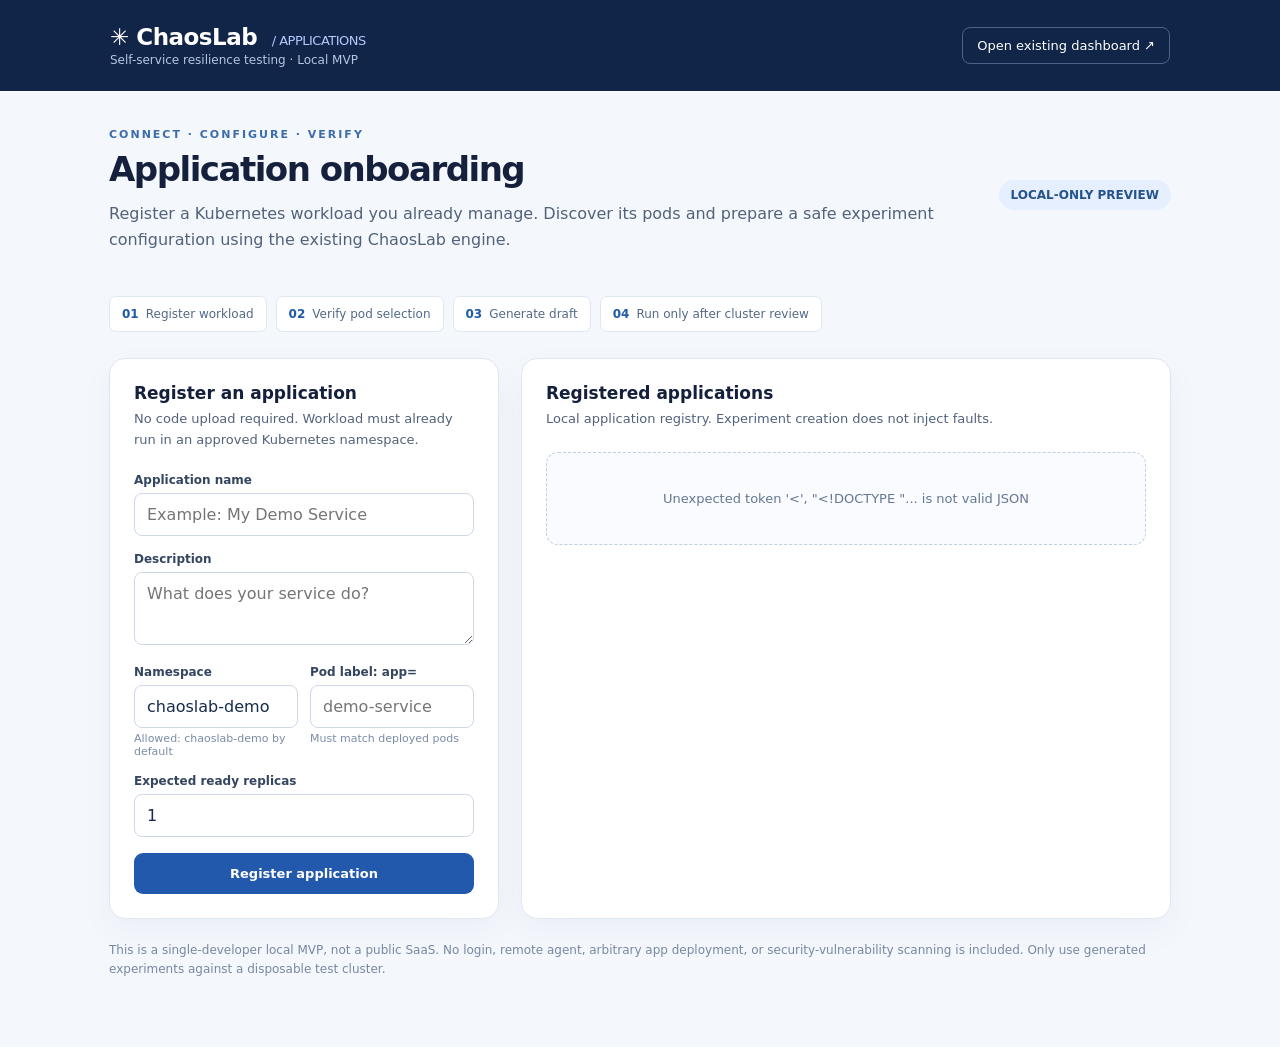
==== chaoslab/onboarding/static/index.html @ 13e0aed3 "Add dynamic application onboarding and verify engine integration" ====
<!doctype html>
<html lang="en">
<head>
<meta charset="utf-8"/><meta name="viewport" content="width=device-width,initial-scale=1"/>
<title>ChaosLab · Application Onboarding</title>
<style>
:root{font-family:Inter,ui-sans-serif,system-ui,-apple-system,BlinkMacSystemFont,"Segoe UI",sans-serif;color:#14203c;background:#f4f7fc}
*{box-sizing:border-box}body{margin:0}header{background:#112548;color:#fff;padding:24px max(24px,calc((100vw - 1060px)/2));display:flex;align-items:center;justify-content:space-between;gap:20px}header .brand{font-size:23px;font-weight:800;letter-spacing:-.5px}header small{display:block;color:#b6c6e5;font-size:12px;margin-top:3px}a{color:inherit;text-decoration:none}.nav{font-size:13px;border:1px solid #4c628c;padding:10px 14px;border-radius:8px}.wrap{max-width:1110px;margin:0 auto;padding:32px 24px 54px}.eyebrow{color:#3b6cae;text-transform:uppercase;letter-spacing:2px;font-size:11px;font-weight:800}h1{font-size:34px;letter-spacing:-1.5px;line-height:1.15;margin:8px 0 12px}p{line-height:1.6;color:#52627b;margin:0 0 14px}.hero{display:flex;gap:24px;justify-content:space-between;align-items:center;margin-bottom:30px}.pill{border-radius:999px;background:#e5efff;color:#25538c;font-weight:700;padding:8px 12px;font-size:12px;white-space:nowrap}.grid{display:grid;grid-template-columns:390px minmax(0,1fr);gap:22px}.panel{background:#fff;border:1px solid #e0e7f1;box-shadow:0 12px 35px rgba(25,55,95,.04);border-radius:16px;padding:24px}.panel h2{font-size:17px;margin:0 0 6px}.sub{font-size:13px;margin-bottom:22px}label{display:block;font-weight:700;font-size:12px;color:#334560;margin-bottom:6px}.field{margin-bottom:16px}input,textarea{width:100%;font:inherit;color:#152b4f;background:#fff;border:1px solid #cdd8e7;border-radius:8px;padding:11px 12px;outline:none}input:focus,textarea:focus{border-color:#3579dd;box-shadow:0 0 0 3px #d8e8ff}textarea{min-height:73px;resize:vertical}.pair{display:grid;grid-template-columns:1fr 1fr;gap:12px}.hint{font-size:11px;color:#7a8ca6;margin-top:4px}button{border:0;border-radius:9px;padding:11px 15px;font:inherit;font-size:12px;font-weight:700;cursor:pointer;background:#dce9fa;color:#1c4f8c}button.primary{width:100%;background:#2359ac;color:white;font-size:13px;padding:13px}button:disabled{opacity:.55;cursor:not-allowed}.empty{border:1px dashed #bfcee3;text-align:center;border-radius:12px;padding:38px 20px;color:#657794;background:#f9fbfe;font-size:13px}.app{border:1px solid #e1e9f3;border-radius:12px;padding:18px;margin-bottom:12px}.app-head{display:flex;justify-content:space-between;gap:15px;align-items:start}.app h3{margin:0 0 4px;font-size:16px}.meta{font-size:12px;color:#7485a1;margin:3px 0 10px}.tag{font-size:11px;border-radius:6px;padding:6px 8px;background:#edf3fc;color:#2f5a8c;font-weight:700}.controls{display:flex;gap:8px;flex-wrap:wrap;margin-top:13px}.result{font-size:12px;background:#f1f6fc;padding:10px 12px;border-radius:7px;color:#2e4c73;margin-top:12px;white-space:pre-wrap;overflow-wrap:anywhere}.toast{display:none;background:#fff2d7;border:1px solid #f2d599;color:#78500b;padding:12px;border-radius:10px;font-size:13px;margin:15px 0}.footer{font-size:12px;color:#7788a1;margin-top:22px}.steps{display:flex;gap:9px;flex-wrap:wrap;margin-bottom:26px}.step{font-size:12px;color:#526988;border-radius:7px;border:1px solid #dfe7f2;padding:10px 12px;background:#fff}.step strong{color:#1e5ba7;margin-right:7px}@media(max-width:820px){.grid{grid-template-columns:1fr}.hero{display:block}.pill{display:inline-block;margin-top:8px}header{padding:18px 22px}}
</style>
</head>
<body>
<header><div><div class="brand">✳ ChaosLab <span style="font-weight:400;color:#b3caff;font-size:13px;margin-left:7px">/ APPLICATIONS</span></div><small>Self-service resilience testing · Local MVP</small></div><a href="/" class="nav">Open existing dashboard ↗</a></header>
<main class="wrap">
  <div class="hero"><div><span class="eyebrow">Connect · Configure · Verify</span><h1>Application onboarding</h1><p>Register a Kubernetes workload you already manage. Discover its pods and prepare a safe experiment configuration using the existing ChaosLab engine.</p></div><span class="pill">LOCAL-ONLY PREVIEW</span></div>
  <div class="steps"><span class="step"><strong>01</strong>Register workload</span><span class="step"><strong>02</strong>Verify pod selection</span><span class="step"><strong>03</strong>Generate draft</span><span class="step"><strong>04</strong>Run only after cluster review</span></div>
  <div class="grid">
    <section class="panel"><h2>Register an application</h2><p class="sub">No code upload required. Workload must already run in an approved Kubernetes namespace.</p>
      <form id="form">
        <div class="field"><label for="name">Application name</label><input id="name" maxlength="80" required placeholder="Example: My Demo Service"></div>
        <div class="field"><label for="description">Description</label><textarea id="description" maxlength="500" placeholder="What does your service do?"></textarea></div>
        <div class="pair"><div class="field"><label for="namespace">Namespace</label><input id="namespace" value="chaoslab-demo" required><div class="hint">Allowed: chaoslab-demo by default</div></div>
        <div class="field"><label for="label">Pod label: app=</label><input id="label" placeholder="demo-service" required><div class="hint">Must match deployed pods</div></div></div>
        <div class="field"><label for="replicas">Expected ready replicas</label><input id="replicas" type="number" min="1" max="5" value="1" required></div>
        <button class="primary" id="register" type="submit">Register application</button>
      </form>
      <div class="toast" id="message" role="status"></div>
    </section>
    <section class="panel"><h2>Registered applications</h2><p class="sub">Local application registry. Experiment creation does not inject faults.</p><div id="apps"><div class="empty">No applications yet. Register your first workload to begin.</div></div></section>
  </div>
  <p class="footer">This is a single-developer local MVP, not a public SaaS. No login, remote agent, arbitrary app deployment, or security-vulnerability scanning is included. Only use generated experiments against a disposable test cluster.</p>
</main>
<script>
const appsRoot=document.querySelector('#apps'),message=document.querySelector('#message');
function showMessage(s){message.style.display='block';message.textContent=s;}
async function api(path,opts){const response=await fetch(path,opts);const data=await response.json();if(!response.ok)throw Error(data.error||'Request failed');return data;}
function el(tag,text,className){const node=document.createElement(tag);if(text!=null)node.textContent=text;if(className)node.className=className;return node;}
async function loadApps(){try{const data=await api('/api/onboarding/apps');appsRoot.replaceChildren();if(!data.applications.length){appsRoot.append(el('div','No applications yet. Register your first workload to begin.','empty'));return;}
for(const a of data.applications){const card=el('div',null,'app'),head=el('div',null,'app-head'),left=el('div');left.append(el('h3',a.name),el('div',`${a.namespace}  ·  app=${a.app_label}  ·  ready replicas: ${a.expected_replicas}`,'meta'));
if(a.description)left.append(el('p',a.description));head.append(left,el('span','REGISTERED','tag'));card.append(head);
const controls=el('div',null,'controls');const status=el('button','Check matching pods');const generate=el('button','Generate Pod Kill draft');const result=el('div',null,'result');result.style.display='none';
status.addEventListener('click',async()=>{status.disabled=true;try{const d=await api(`/api/onboarding/apps/${a.id}/pods`);result.textContent=d.connected?`${d.count} matching pod(s): ${d.pods.map(x=>x.name+' ['+x.phase+']').join(', ')||'none'}`:`Cluster unavailable: ${d.error}`;}catch(e){result.textContent=e.message;}result.style.display='block';status.disabled=false;});
generate.addEventListener('click',async()=>{generate.disabled=true;try{const d=await api(`/api/onboarding/apps/${a.id}/experiment`,{method:'POST',headers:{'Content-Type':'application/json'},body:JSON.stringify({fault_type:'pod-kill'})});result.textContent=`Draft generated: ${d.experiment.relative_path}\n${d.experiment.warning}\nReturn to the original dashboard to see the experiment listed.`;}catch(e){result.textContent=e.message;}result.style.display='block';generate.disabled=false;});
controls.append(status,generate);card.append(controls,result);appsRoot.append(card);}}
catch(e){appsRoot.replaceChildren(el('div',e.message,'empty'));}}
document.querySelector('#form').addEventListener('submit',async(event)=>{event.preventDefault();const button=document.querySelector('#register');button.disabled=true;message.style.display='none';try{await api('/api/onboarding/apps',{method:'POST',headers:{'Content-Type':'application/json'},body:JSON.stringify({name:document.querySelector('#name').value,description:document.querySelector('#description').value,namespace:document.querySelector('#namespace').value,app_label:document.querySelector('#label').value,expected_replicas:Number(document.querySelector('#replicas').value)})});showMessage('Application registered. Next, verify the matching pods or generate a draft.');document.querySelector('#name').value='';document.querySelector('#description').value='';await loadApps();}catch(e){showMessage('Registration failed: '+e.message);}button.disabled=false;});
loadApps();
</script>
</body></html>
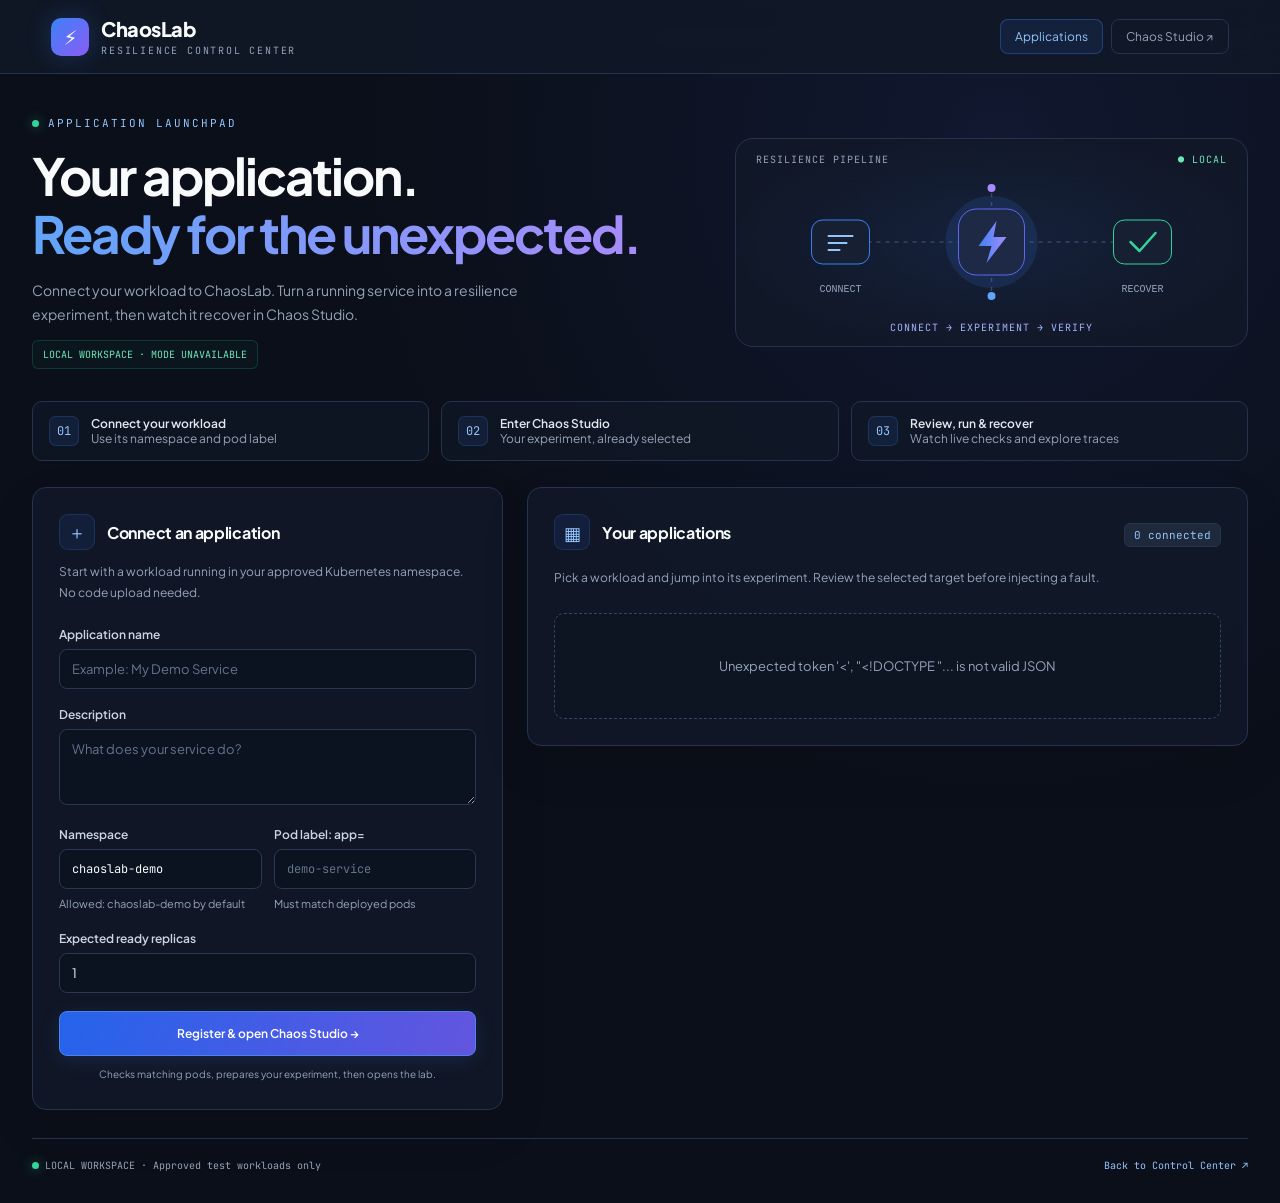
==== commit fcf7d68b: "Connect redesigned application onboarding to Chaos Studio" ====
--- a/chaoslab/onboarding/static/index.html
+++ b/chaoslab/onboarding/static/index.html
@@ -3,46 +3,67 @@
 <head>
 <meta charset="utf-8"/><meta name="viewport" content="width=device-width,initial-scale=1"/>
 <title>ChaosLab · Application Onboarding</title>
+<link rel="preconnect" href="https://fonts.googleapis.com"><link rel="preconnect" href="https://fonts.gstatic.com" crossorigin><link href="https://fonts.googleapis.com/css2?family=JetBrains+Mono:wght@400;500;600&family=Plus+Jakarta+Sans:wght@400;500;600;700;800&display=swap" rel="stylesheet">
 <style>
-:root{font-family:Inter,ui-sans-serif,system-ui,-apple-system,BlinkMacSystemFont,"Segoe UI",sans-serif;color:#14203c;background:#f4f7fc}
-*{box-sizing:border-box}body{margin:0}header{background:#112548;color:#fff;padding:24px max(24px,calc((100vw - 1060px)/2));display:flex;align-items:center;justify-content:space-between;gap:20px}header .brand{font-size:23px;font-weight:800;letter-spacing:-.5px}header small{display:block;color:#b6c6e5;font-size:12px;margin-top:3px}a{color:inherit;text-decoration:none}.nav{font-size:13px;border:1px solid #4c628c;padding:10px 14px;border-radius:8px}.wrap{max-width:1110px;margin:0 auto;padding:32px 24px 54px}.eyebrow{color:#3b6cae;text-transform:uppercase;letter-spacing:2px;font-size:11px;font-weight:800}h1{font-size:34px;letter-spacing:-1.5px;line-height:1.15;margin:8px 0 12px}p{line-height:1.6;color:#52627b;margin:0 0 14px}.hero{display:flex;gap:24px;justify-content:space-between;align-items:center;margin-bottom:30px}.pill{border-radius:999px;background:#e5efff;color:#25538c;font-weight:700;padding:8px 12px;font-size:12px;white-space:nowrap}.grid{display:grid;grid-template-columns:390px minmax(0,1fr);gap:22px}.panel{background:#fff;border:1px solid #e0e7f1;box-shadow:0 12px 35px rgba(25,55,95,.04);border-radius:16px;padding:24px}.panel h2{font-size:17px;margin:0 0 6px}.sub{font-size:13px;margin-bottom:22px}label{display:block;font-weight:700;font-size:12px;color:#334560;margin-bottom:6px}.field{margin-bottom:16px}input,textarea{width:100%;font:inherit;color:#152b4f;background:#fff;border:1px solid #cdd8e7;border-radius:8px;padding:11px 12px;outline:none}input:focus,textarea:focus{border-color:#3579dd;box-shadow:0 0 0 3px #d8e8ff}textarea{min-height:73px;resize:vertical}.pair{display:grid;grid-template-columns:1fr 1fr;gap:12px}.hint{font-size:11px;color:#7a8ca6;margin-top:4px}button{border:0;border-radius:9px;padding:11px 15px;font:inherit;font-size:12px;font-weight:700;cursor:pointer;background:#dce9fa;color:#1c4f8c}button.primary{width:100%;background:#2359ac;color:white;font-size:13px;padding:13px}button:disabled{opacity:.55;cursor:not-allowed}.empty{border:1px dashed #bfcee3;text-align:center;border-radius:12px;padding:38px 20px;color:#657794;background:#f9fbfe;font-size:13px}.app{border:1px solid #e1e9f3;border-radius:12px;padding:18px;margin-bottom:12px}.app-head{display:flex;justify-content:space-between;gap:15px;align-items:start}.app h3{margin:0 0 4px;font-size:16px}.meta{font-size:12px;color:#7485a1;margin:3px 0 10px}.tag{font-size:11px;border-radius:6px;padding:6px 8px;background:#edf3fc;color:#2f5a8c;font-weight:700}.controls{display:flex;gap:8px;flex-wrap:wrap;margin-top:13px}.result{font-size:12px;background:#f1f6fc;padding:10px 12px;border-radius:7px;color:#2e4c73;margin-top:12px;white-space:pre-wrap;overflow-wrap:anywhere}.toast{display:none;background:#fff2d7;border:1px solid #f2d599;color:#78500b;padding:12px;border-radius:10px;font-size:13px;margin:15px 0}.footer{font-size:12px;color:#7788a1;margin-top:22px}.steps{display:flex;gap:9px;flex-wrap:wrap;margin-bottom:26px}.step{font-size:12px;color:#526988;border-radius:7px;border:1px solid #dfe7f2;padding:10px 12px;background:#fff}.step strong{color:#1e5ba7;margin-right:7px}@media(max-width:820px){.grid{grid-template-columns:1fr}.hero{display:block}.pill{display:inline-block;margin-top:8px}header{padding:18px 22px}}
+:root{color-scheme:dark;--bg:#0b0f19;--surface:#111827;--card:#162032;--border:#26334d;--text:#f8fafc;--muted:#94a3b8;--blue:#3b82f6;--green:#34d399;font-family:'Plus Jakarta Sans',system-ui,sans-serif;color:var(--text);background:var(--bg)}
+*{box-sizing:border-box}body{margin:0;background:radial-gradient(ellipse at 78% 12%,#18234c70,transparent 45%),var(--bg);min-height:100vh}a{color:inherit;text-decoration:none}button,input,textarea{font:inherit}header{position:sticky;top:0;z-index:10;display:flex;align-items:center;justify-content:space-between;gap:16px;padding:16px 4%;background:#111827ed;backdrop-filter:blur(16px);border-bottom:1px solid var(--border)}.brand{display:flex;align-items:center;gap:12px;font-weight:800;font-size:20px;letter-spacing:-.5px}.brand-icon{display:grid;place-items:center;width:38px;height:38px;border-radius:10px;background:linear-gradient(135deg,#3b82f6,#8b5cf6);box-shadow:0 0 24px #3b82f640}.brand small{display:block;font:10px 'JetBrains Mono',monospace;color:var(--muted);letter-spacing:1.8px;margin-top:3px}.nav-group{display:flex;gap:8px;flex-shrink:0}.nav{white-space:nowrap;padding:9px 14px;border:1px solid var(--border);border-radius:8px;font-size:12px;color:var(--muted);transition:.2s}.nav:hover,.nav.active{background:#3b82f61a;color:#93c5fd;border-color:#3b82f655}.wrap{max-width:1320px;padding:42px 32px 28px;margin:auto}.hero{display:grid;grid-template-columns:1.3fr 1fr;gap:36px;align-items:center;margin-bottom:32px}.eyebrow{font:11px 'JetBrains Mono',monospace;letter-spacing:2px;text-transform:uppercase;color:#93c5fd;display:flex;align-items:center;gap:9px}.live-dot{display:inline-block;width:7px;height:7px;border-radius:50%;background:var(--green);box-shadow:0 0 12px #34d39988}h1{font-size:clamp(32px,4vw,52px);line-height:1.14;letter-spacing:-2px;margin:16px 0}h1 span{background:linear-gradient(100deg,#60a5fa,#a78bfa);background-clip:text;color:transparent}p{font-size:14px;color:var(--muted);line-height:1.7;margin:0 0 14px}.hero p{max-width:540px}.pill{display:inline-flex;align-items:center;gap:7px;border:1px solid #34d39930;background:#10b9810a;color:#6ee7b7;font:10px 'JetBrains Mono',monospace;padding:7px 10px;border-radius:6px}.signal{position:relative;border:1px solid var(--border);border-radius:18px;background:radial-gradient(ellipse at center,#3b82f618,transparent 75%),linear-gradient(#111827c0,#111827c0),repeating-linear-gradient(0deg,transparent,transparent 23px,#26334d55 24px);padding:14px 20px 12px;overflow:hidden}.signal-top,.signal-bottom{display:flex;justify-content:space-between;color:var(--muted);font:10px 'JetBrains Mono',monospace;letter-spacing:1px}.signal-bottom{justify-content:center;color:#a5b4fc}.signal svg{width:100%;height:155px;display:block}.steps{display:grid;grid-template-columns:repeat(3,1fr);gap:12px;margin-bottom:26px}.step{display:flex;align-items:center;gap:12px;border:1px solid var(--border);border-radius:10px;background:#111827b0;padding:14px 16px;font-size:12px;color:var(--muted)}.step strong{font:12px 'JetBrains Mono',monospace;display:grid;place-items:center;background:#3b82f61a;border:1px solid #3b82f633;border-radius:7px;width:30px;height:30px;color:#93c5fd}.step b{color:#e2e8f0;font-weight:600}.grid{display:grid;grid-template-columns:minmax(320px,.85fr) minmax(0,1.3fr);gap:24px;align-items:start}.panel{border:1px solid var(--border);border-radius:14px;background:#111827e8;box-shadow:0 20px 50px #00000018;overflow:hidden;padding:26px}.panel-head{display:flex;gap:12px;align-items:center;margin-bottom:6px}.panel-icon{background:#3b82f618;color:#93c5fd;border:1px solid #3b82f633;display:grid;place-items:center;border-radius:9px;width:36px;height:36px;font-size:18px}h2{font-size:16px;letter-spacing:-.3px;margin:0}.sub{font-size:12px;margin:12px 0 24px}.field{margin-bottom:18px}label{display:block;font-size:12px;font-weight:600;color:#cbd5e1;margin-bottom:7px}input,textarea{width:100%;color:var(--text);background:#0b1220;border:1px solid #2a3852;border-radius:8px;padding:11px 12px;outline:none;font-size:13px;transition:border-color .2s,box-shadow .2s}input::placeholder,textarea::placeholder{color:#64748b}input:focus,textarea:focus{border-color:#60a5fa;box-shadow:0 0 0 3px #3b82f620}textarea{min-height:76px;resize:vertical}.pair{display:grid;grid-template-columns:1fr 1fr;gap:12px}.hint{font-size:11px;color:var(--muted);line-height:1.6;margin-top:6px}.pair input{font-family:'JetBrains Mono',monospace;font-size:12px}button{border:1px solid #334663;border-radius:8px;padding:11px 14px;font-size:12px;font-weight:600;cursor:pointer;background:#1e293b;color:#cbd5e1;transition:background .2s,transform .2s,box-shadow .2s}button:hover{background:#293b57;border-color:#54709b}button:active{transform:translateY(1px)}button.primary{border-color:#4b83ed;background:linear-gradient(110deg,#2563eb,#6355df);color:#fff;box-shadow:0 5px 20px #3b82f625}button.primary:hover{box-shadow:0 5px 25px #3b82f650;background:linear-gradient(110deg,#3475fa,#7667eb)}form button.primary{width:100%;padding:14px}button:disabled{opacity:.5;cursor:wait}.form-note{text-align:center;font-size:10px;margin:10px 0 0;color:var(--muted)}.registry-title{display:flex;align-items:center;justify-content:space-between;gap:10px}.count{font:11px 'JetBrains Mono',monospace;background:#1e293b;border:1px solid var(--border);border-radius:6px;padding:4px 9px;color:#93c5fd}.empty{padding:44px 20px;text-align:center;background:#0b122066;border:1px dashed #334663;border-radius:10px;font-size:13px;color:var(--muted)}.app{position:relative;border:1px solid var(--border);border-radius:12px;background:linear-gradient(115deg,#162032,#111b2a);padding:20px;margin-bottom:16px}.app:last-child{margin-bottom:0}.app-head{display:flex;justify-content:space-between;gap:12px;align-items:start}.app h3{font-size:16px;margin:0 0 7px;overflow-wrap:anywhere}.app p{font-size:12px;margin-bottom:12px}.meta{font:10px 'JetBrains Mono',monospace;color:#94a3b8;line-height:1.8;overflow-wrap:anywhere;margin-bottom:10px}.tag{white-space:nowrap;color:#6ee7b7;border:1px solid #10b98140;background:#10b98110;font:9px 'JetBrains Mono',monospace;border-radius:5px;padding:5px 7px}.controls{display:flex;gap:8px;flex-wrap:wrap;margin-top:16px}.controls .primary{flex:1}.result{font:11px/1.7 'JetBrains Mono',monospace;background:#0b1220;padding:12px;border:1px solid #334663;border-radius:8px;color:#bfdbfe;margin-top:14px;white-space:pre-wrap;overflow-wrap:anywhere}.toast{display:none;border:1px solid #3b82f655;background:#3b82f610;color:#bfdbfe;border-radius:8px;padding:12px;font-size:12px;line-height:1.6;margin-top:16px}details{border-top:1px solid var(--border);padding:11px 0;color:var(--muted);font-size:12px}summary{cursor:pointer;transition:color .2s}summary:hover{color:#93c5fd}details[open] summary{margin-bottom:14px;color:#93c5fd}details label{margin-top:12px}input[type=checkbox]{accent-color:#3b82f6;margin-right:8px;box-shadow:none}details label:has(input[type=checkbox]){display:flex;align-items:center}.footer{display:flex;justify-content:space-between;gap:16px;margin-top:28px;padding-top:18px;border-top:1px solid var(--border);font:10px/1.8 'JetBrains Mono',monospace;color:#94a3b8}.footer a{color:#93c5fd}:focus-visible{outline:2px solid #93c5fd;outline-offset:4px}@media(max-width:900px){.hero{grid-template-columns:1fr 0.8fr}.grid{grid-template-columns:1fr}.wrap{padding:28px 20px}.panel{padding:22px}}@media(max-width:600px){header{padding:12px 16px}.brand{font-size:16px;gap:8px}.brand-icon{width:30px;height:32px}.nav{padding:8px;font-size:11px}.brand small{font-size:7px;letter-spacing:1px}.hero{grid-template-columns:1fr;gap:16px}.signal{display:none}.steps{grid-template-columns:1fr;gap:7px}.step{padding:9px 12px}.app-head{flex-wrap:wrap}.pair{grid-template-columns:1fr}.footer{flex-direction:column}h1{letter-spacing:-1px}.controls button{flex:1 1 100%}.panel{padding:18px}}@media(prefers-reduced-motion:reduce){*{transition:none!important;scroll-behavior:auto!important}}
 </style>
 </head>
 <body>
-<header><div><div class="brand">✳ ChaosLab <span style="font-weight:400;color:#b3caff;font-size:13px;margin-left:7px">/ APPLICATIONS</span></div><small>Self-service resilience testing · Local MVP</small></div><a href="/" class="nav">Open existing dashboard ↗</a></header>
+<header><a class="brand" href="/" aria-label="ChaosLab Control Center"><span class="brand-icon" aria-hidden="true">⚡</span><span>ChaosLab<small>RESILIENCE CONTROL CENTER</small></span></a><nav class="nav-group" aria-label="Main navigation"><a href="/onboarding" class="nav active" aria-current="page">Applications</a><a href="/" class="nav">Chaos Studio ↗</a></nav></header>
 <main class="wrap">
-  <div class="hero"><div><span class="eyebrow">Connect · Configure · Verify</span><h1>Application onboarding</h1><p>Register a Kubernetes workload you already manage. Discover its pods and prepare a safe experiment configuration using the existing ChaosLab engine.</p></div><span class="pill">LOCAL-ONLY PREVIEW</span></div>
-  <div class="steps"><span class="step"><strong>01</strong>Register workload</span><span class="step"><strong>02</strong>Verify pod selection</span><span class="step"><strong>03</strong>Generate draft</span><span class="step"><strong>04</strong>Run only after cluster review</span></div>
+<div class="hero"><div><div class="eyebrow"><span class="live-dot"></span>Application launchpad</div><h1>Your application.<br><span>Ready for the unexpected.</span></h1><p>Connect your workload to ChaosLab. Turn a running service into a resilience experiment, then watch it recover in Chaos Studio.</p><span class="pill" id="runtimeBadge">LOCAL WORKSPACE · CHECKING MODE</span></div>
+<div class="signal" aria-hidden="true"><div class="signal-top"><span>RESILIENCE PIPELINE</span><span style="color:#6ee7b7">● LOCAL</span></div><svg viewBox="0 0 420 155" fill="none"><defs><linearGradient id="flow"><stop stop-color="#3b82f6"/><stop offset="1" stop-color="#a78bfa"/></linearGradient></defs><path d="M77 76H343M210 76V26M210 76V126" stroke="#334663" stroke-width="1.5" stroke-dasharray="4 5"/><path d="M92 76H328" stroke="url(#flow)" stroke-width="2"/><circle cx="210" cy="76" r="39" stroke="#3b82f622" stroke-width="14"/><rect x="177" y="43" width="66" height="66" rx="18" fill="#1e2945" stroke="#6366f1"/><path d="M215 55L197 80H210L205 97L225 71H212L215 55Z" fill="url(#flow)"/><rect x="30" y="54" width="58" height="44" rx="11" fill="#162032" stroke="#3b82f6"/><path d="M47 70H71M47 77H65M47 84H58" stroke="#93c5fd" stroke-width="2" stroke-linecap="round"/><rect x="332" y="54" width="58" height="44" rx="11" fill="#162032" stroke="#34d399"/><path d="M349 76L358 85L374 67" stroke="#34d399" stroke-width="2.5" stroke-linecap="round" stroke-linejoin="round"/><circle cx="210" cy="22" r="4" fill="#a78bfa"/><circle cx="210" cy="130" r="4" fill="#60a5fa"/><text x="59" y="126" text-anchor="middle" fill="#94a3b8" font-size="10" font-family="monospace">CONNECT</text><text x="361" y="126" text-anchor="middle" fill="#94a3b8" font-size="10" font-family="monospace">RECOVER</text></svg><div class="signal-bottom">CONNECT → EXPERIMENT → VERIFY</div></div></div>
+<div class="steps"><div class="step"><strong>01</strong><span><b>Connect your workload</b><br>Use its namespace and pod label</span></div><div class="step"><strong>02</strong><span><b>Enter Chaos Studio</b><br>Your experiment, already selected</span></div><div class="step"><strong>03</strong><span><b>Review, run & recover</b><br>Watch live checks and explore traces</span></div></div>
   <div class="grid">
-    <section class="panel"><h2>Register an application</h2><p class="sub">No code upload required. Workload must already run in an approved Kubernetes namespace.</p>
+    <section class="panel"><div class="panel-head"><span class="panel-icon" aria-hidden="true">＋</span><h2>Connect an application</h2></div><p class="sub">Start with a workload running in your approved Kubernetes namespace. No code upload needed.</p>
       <form id="form">
         <div class="field"><label for="name">Application name</label><input id="name" maxlength="80" required placeholder="Example: My Demo Service"></div>
         <div class="field"><label for="description">Description</label><textarea id="description" maxlength="500" placeholder="What does your service do?"></textarea></div>
         <div class="pair"><div class="field"><label for="namespace">Namespace</label><input id="namespace" value="chaoslab-demo" required><div class="hint">Allowed: chaoslab-demo by default</div></div>
         <div class="field"><label for="label">Pod label: app=</label><input id="label" placeholder="demo-service" required><div class="hint">Must match deployed pods</div></div></div>
         <div class="field"><label for="replicas">Expected ready replicas</label><input id="replicas" type="number" min="1" max="5" value="1" required></div>
-        <button class="primary" id="register" type="submit">Register application</button>
+        <button class="primary" id="register" type="submit">Register & open Chaos Studio →</button><p class="form-note">Checks matching pods, prepares your experiment, then opens the lab.</p>
       </form>
       <div class="toast" id="message" role="status"></div>
     </section>
-    <section class="panel"><h2>Registered applications</h2><p class="sub">Local application registry. Experiment creation does not inject faults.</p><div id="apps"><div class="empty">No applications yet. Register your first workload to begin.</div></div></section>
+    <section class="panel"><div class="registry-title"><div class="panel-head"><span class="panel-icon" aria-hidden="true">▦</span><h2>Your applications</h2></div><span class="count" id="appCount">0 connected</span></div><p class="sub">Pick a workload and jump into its experiment. Review the selected target before injecting a fault.</p><div id="apps"><div class="empty">No applications yet. Register your first workload to begin.</div></div></section>
   </div>
-  <p class="footer">This is a single-developer local MVP, not a public SaaS. No login, remote agent, arbitrary app deployment, or security-vulnerability scanning is included. Only use generated experiments against a disposable test cluster.</p>
+  <footer class="footer"><span><span class="live-dot"></span> LOCAL WORKSPACE · Approved test workloads only</span><a href="/">Back to Control Center ↗</a></footer>
 </main>
 <script>
 const appsRoot=document.querySelector('#apps'),message=document.querySelector('#message');
+function openLab(name){window.location.assign('/?experiment='+encodeURIComponent(name)+'&review=1#chaos-studio');}
+async function requireReadyPods(id){const d=await api(`/api/onboarding/apps/${id}/pods`);if(!d.connected)throw Error(d.error||'Cannot connect to the local cluster.');if(!d.workload_ready)throw Error(`Application saved. Only ${d.ready_count}/${d.expected_replicas} expected replicas are ready. Check the namespace and pod label, then choose Open in Chaos Studio.`);}
 function showMessage(s){message.style.display='block';message.textContent=s;}
 async function api(path,opts){const response=await fetch(path,opts);const data=await response.json();if(!response.ok)throw Error(data.error||'Request failed');return data;}
 function el(tag,text,className){const node=document.createElement(tag);if(text!=null)node.textContent=text;if(className)node.className=className;return node;}
-async function loadApps(){try{const data=await api('/api/onboarding/apps');appsRoot.replaceChildren();if(!data.applications.length){appsRoot.append(el('div','No applications yet. Register your first workload to begin.','empty'));return;}
+async function loadApps(){try{const data=await api('/api/onboarding/apps');document.querySelector('#appCount').textContent=`${data.applications.length} connected`;appsRoot.replaceChildren();if(!data.applications.length){appsRoot.append(el('div','No applications yet. Register your first workload to begin.','empty'));return;}
 for(const a of data.applications){const card=el('div',null,'app'),head=el('div',null,'app-head'),left=el('div');left.append(el('h3',a.name),el('div',`${a.namespace}  ·  app=${a.app_label}  ·  ready replicas: ${a.expected_replicas}`,'meta'));
 if(a.description)left.append(el('p',a.description));head.append(left,el('span','REGISTERED','tag'));card.append(head);
-const controls=el('div',null,'controls');const status=el('button','Check matching pods');const generate=el('button','Generate Pod Kill draft');const result=el('div',null,'result');result.style.display='none';
-status.addEventListener('click',async()=>{status.disabled=true;try{const d=await api(`/api/onboarding/apps/${a.id}/pods`);result.textContent=d.connected?`${d.count} matching pod(s): ${d.pods.map(x=>x.name+' ['+x.phase+']').join(', ')||'none'}`:`Cluster unavailable: ${d.error}`;}catch(e){result.textContent=e.message;}result.style.display='block';status.disabled=false;});
-generate.addEventListener('click',async()=>{generate.disabled=true;try{const d=await api(`/api/onboarding/apps/${a.id}/experiment`,{method:'POST',headers:{'Content-Type':'application/json'},body:JSON.stringify({fault_type:'pod-kill'})});result.textContent=`Draft generated: ${d.experiment.relative_path}\n${d.experiment.warning}\nReturn to the original dashboard to see the experiment listed.`;}catch(e){result.textContent=e.message;}result.style.display='block';generate.disabled=false;});
-controls.append(status,generate);card.append(controls,result);appsRoot.append(card);}}
+const health=el('details');health.append(el('summary','Optional HTTP health check'));
+const enabled=el('input');enabled.type='checkbox';enabled.id=`health-${a.id}`;enabled.style.width='auto';
+const enabledLabel=el('label','Verify HTTP response after recovery');enabledLabel.htmlFor=enabled.id;enabledLabel.prepend(enabled);health.append(enabledLabel);
+function healthField(title,value,type){const label=el('label',title),input=el('input');input.type=type;input.value=value;label.append(input);health.append(label);return input;}
+const healthPath=healthField('Health path','/','text'),healthPort=healthField('Port','8080','number'),healthStatus=healthField('Expected HTTP status','200','number');
+healthPort.min=1;healthPort.max=65535;healthStatus.min=200;healthStatus.max=299;
+health.append(el('p','Checks run inside the replacement pod. Its container needs Python or curl. For the local demo, use / on port 8080.','hint'));card.append(health);
+const functional=el('details');functional.append(el('summary','Optional functional response check'));
+const functionalEnabled=el('input');functionalEnabled.type='checkbox';functionalEnabled.id=`functional-${a.id}`;functionalEnabled.style.width='auto';
+const functionalLabel=el('label','Verify expected response after recovery');functionalLabel.htmlFor=functionalEnabled.id;functionalLabel.prepend(functionalEnabled);functional.append(functionalLabel);
+function functionalField(title,value,type){const label=el('label',title),input=el('input');input.type=type;input.value=value;label.append(input);functional.append(label);return input;}
+const functionalPath=functionalField('Functional path','/','text'),functionalPort=functionalField('Functional port','8080','number'),functionalText=functionalField('Expected response text','Welcome to nginx!','text'),functionalKey=functionalField('Expected JSON key (optional)','','text');
+functionalPort.min=1;functionalPort.max=65535;functionalText.maxLength=200;functionalKey.maxLength=200;
+functional.append(el('p','Read-only GET, expecting HTTP 200. Specify text (case-sensitive), a top-level JSON key, or both. For the local demo use / and Welcome to nginx!.','hint'));card.append(functional);
+const controls=el('div',null,'controls');const status=el('button','Check matching pods');const generate=el('button','Save draft');const open=el('button','Open in Chaos Studio →','primary');const result=el('div',null,'result');result.style.display='none';
+status.addEventListener('click',async()=>{status.disabled=true;try{const d=await api(`/api/onboarding/apps/${a.id}/pods`);result.textContent=d.connected?`${d.workload_ready?'Workload ready':'Workload not ready'}: ${d.ready_count}/${d.expected_replicas} expected ready replicas.\n${d.count} matching pod(s): ${d.pods.map(x=>x.name+' ['+x.phase+', '+(x.ready?'Ready':'Not ready')+']').join(', ')||'none — check the namespace and app label against your deployed workload'}`:`Cluster unavailable: ${d.error}`;}catch(e){result.textContent=e.message;}result.style.display='block';status.disabled=false;});
+let settingsChanged=false;for(const input of [...health.querySelectorAll('input'),...functional.querySelectorAll('input')])input.addEventListener('input',()=>{settingsChanged=true;});
+async function prepareExperiment(enterLab=false){generate.disabled=true;open.disabled=true;try{if(enterLab){await requireReadyPods(a.id);if(!settingsChanged){const available=await api('/api/experiments');const existing=available.experiments.find(e=>e.name===`registered-${a.id}-pod-kill`);if(existing){openLab(existing.name);return;}}} const d=await api(`/api/onboarding/apps/${a.id}/experiment`,{method:'POST',headers:{'Content-Type':'application/json'},body:JSON.stringify({fault_type:'pod-kill',...(enabled.checked?{health_probe:{type:'http',path:healthPath.value,port:Number(healthPort.value),expected_status:Number(healthStatus.value),timeout:5}}:{}),...(functionalEnabled.checked?{functional_check:{type:'http',method:'GET',path:functionalPath.value,port:Number(functionalPort.value),expected_status:200,timeout:5,...(functionalText.value?{expected_body_pattern:functionalText.value}:{}),...(functionalKey.value?{expected_json_key:functionalKey.value}:{})}}:{})})});result.textContent=`Draft generated: ${d.experiment.relative_path}\nHTTP health check: ${enabled.checked?'enabled':'disabled'}\nFunctional response check: ${functionalEnabled.checked?'enabled':'disabled'}\n${d.experiment.warning}\nOpen in Chaos Studio to review and run.`;settingsChanged=false;if(enterLab)openLab(d.experiment.name);}catch(e){result.textContent=e.message;}finally{result.style.display='block';generate.disabled=false;open.disabled=false;}}
+generate.addEventListener('click',()=>prepareExperiment());open.addEventListener('click',()=>prepareExperiment(true));
+controls.append(status,generate,open);card.append(controls,result);appsRoot.append(card);}}
 catch(e){appsRoot.replaceChildren(el('div',e.message,'empty'));}}
-document.querySelector('#form').addEventListener('submit',async(event)=>{event.preventDefault();const button=document.querySelector('#register');button.disabled=true;message.style.display='none';try{await api('/api/onboarding/apps',{method:'POST',headers:{'Content-Type':'application/json'},body:JSON.stringify({name:document.querySelector('#name').value,description:document.querySelector('#description').value,namespace:document.querySelector('#namespace').value,app_label:document.querySelector('#label').value,expected_replicas:Number(document.querySelector('#replicas').value)})});showMessage('Application registered. Next, verify the matching pods or generate a draft.');document.querySelector('#name').value='';document.querySelector('#description').value='';await loadApps();}catch(e){showMessage('Registration failed: '+e.message);}button.disabled=false;});
+document.querySelector('#form').addEventListener('submit',async(event)=>{event.preventDefault();const button=document.querySelector('#register');button.disabled=true;message.style.display='none';try{const registered=await api('/api/onboarding/apps',{method:'POST',headers:{'Content-Type':'application/json'},body:JSON.stringify({name:document.querySelector('#name').value,description:document.querySelector('#description').value,namespace:document.querySelector('#namespace').value,app_label:document.querySelector('#label').value,expected_replicas:Number(document.querySelector('#replicas').value)})});showMessage('Application saved. Checking pods and opening Chaos Studio…');document.querySelector('#name').value='';document.querySelector('#description').value='';await loadApps();try{await requireReadyPods(registered.application.id);const d=await api(`/api/onboarding/apps/${registered.application.id}/experiment`,{method:'POST',headers:{'Content-Type':'application/json'},body:JSON.stringify({fault_type:'pod-kill'})});openLab(d.experiment.name);}catch(e){showMessage(e.message+' Your registration is saved; use its application card to retry.');}}catch(e){showMessage('Registration failed: '+e.message);}button.disabled=false;});
 loadApps();
+api('/api/runtime').then(r=>{document.querySelector('#runtimeBadge').textContent=r.execution_enabled?'LOCAL WORKSPACE · REVIEWED RUNS ENABLED':'LOCAL WORKSPACE · PREVIEW MODE';}).catch(()=>{document.querySelector('#runtimeBadge').textContent='LOCAL WORKSPACE · MODE UNAVAILABLE';});
 </script>
 </body></html>
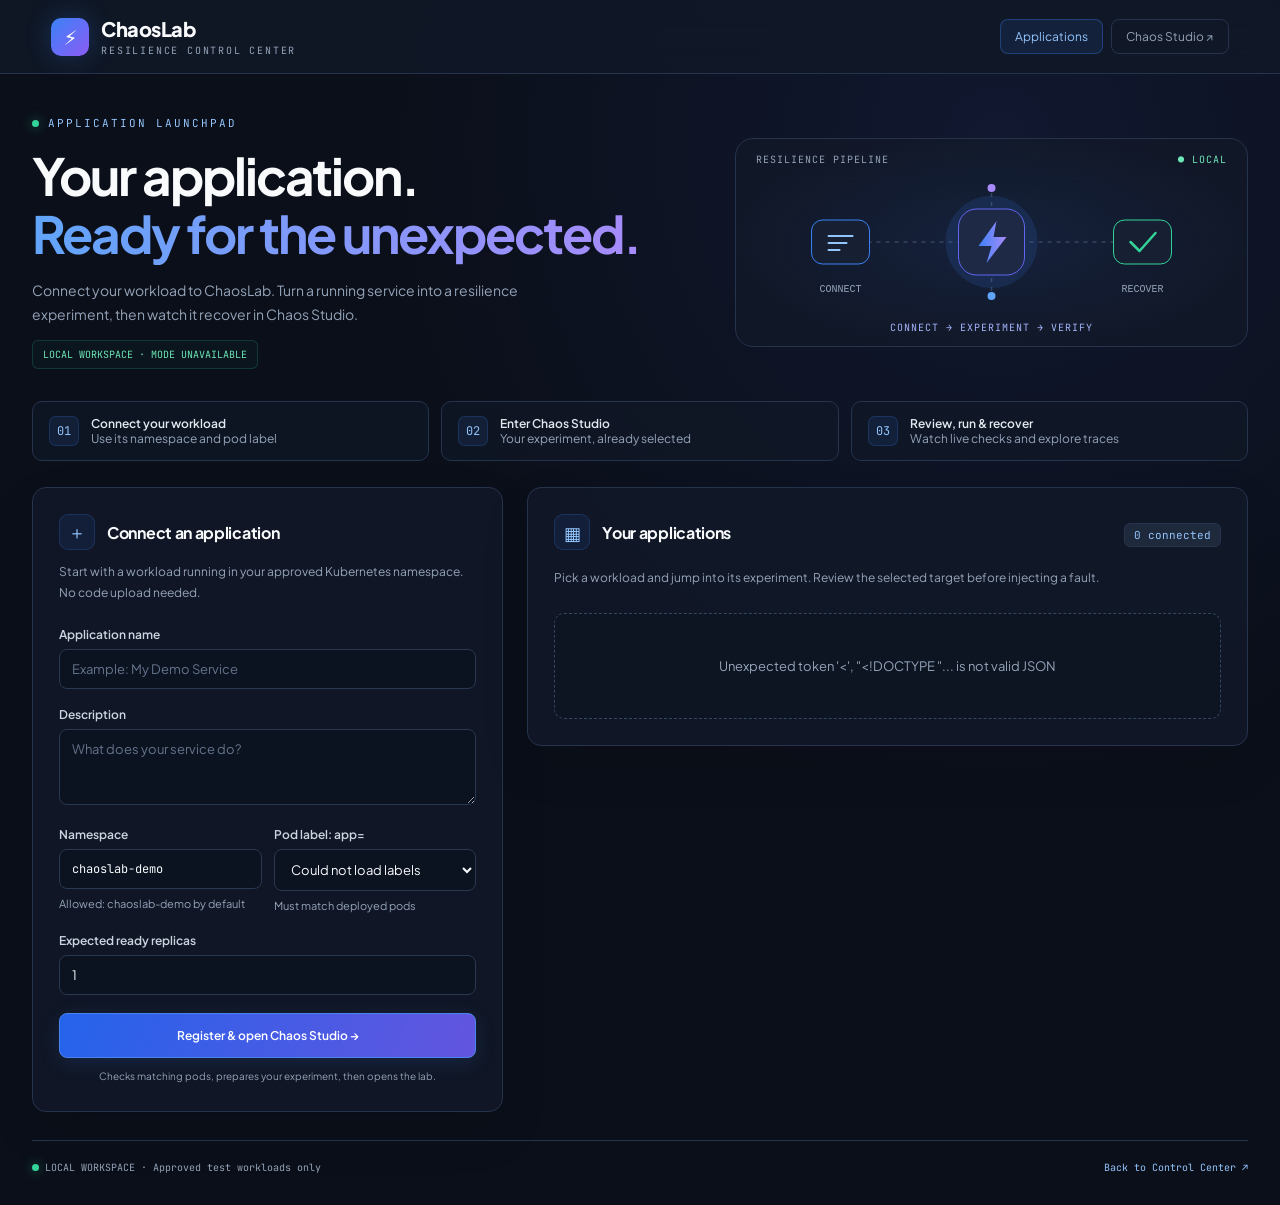
==== commit 11e1ff7a: "Add namespace-aware pod label dropdown" ====
--- a/chaoslab/onboarding/static/index.html
+++ b/chaoslab/onboarding/static/index.html
@@ -6,7 +6,7 @@
 <link rel="preconnect" href="https://fonts.googleapis.com"><link rel="preconnect" href="https://fonts.gstatic.com" crossorigin><link href="https://fonts.googleapis.com/css2?family=JetBrains+Mono:wght@400;500;600&family=Plus+Jakarta+Sans:wght@400;500;600;700;800&display=swap" rel="stylesheet">
 <style>
 :root{color-scheme:dark;--bg:#0b0f19;--surface:#111827;--card:#162032;--border:#26334d;--text:#f8fafc;--muted:#94a3b8;--blue:#3b82f6;--green:#34d399;font-family:'Plus Jakarta Sans',system-ui,sans-serif;color:var(--text);background:var(--bg)}
-*{box-sizing:border-box}body{margin:0;background:radial-gradient(ellipse at 78% 12%,#18234c70,transparent 45%),var(--bg);min-height:100vh}a{color:inherit;text-decoration:none}button,input,textarea{font:inherit}header{position:sticky;top:0;z-index:10;display:flex;align-items:center;justify-content:space-between;gap:16px;padding:16px 4%;background:#111827ed;backdrop-filter:blur(16px);border-bottom:1px solid var(--border)}.brand{display:flex;align-items:center;gap:12px;font-weight:800;font-size:20px;letter-spacing:-.5px}.brand-icon{display:grid;place-items:center;width:38px;height:38px;border-radius:10px;background:linear-gradient(135deg,#3b82f6,#8b5cf6);box-shadow:0 0 24px #3b82f640}.brand small{display:block;font:10px 'JetBrains Mono',monospace;color:var(--muted);letter-spacing:1.8px;margin-top:3px}.nav-group{display:flex;gap:8px;flex-shrink:0}.nav{white-space:nowrap;padding:9px 14px;border:1px solid var(--border);border-radius:8px;font-size:12px;color:var(--muted);transition:.2s}.nav:hover,.nav.active{background:#3b82f61a;color:#93c5fd;border-color:#3b82f655}.wrap{max-width:1320px;padding:42px 32px 28px;margin:auto}.hero{display:grid;grid-template-columns:1.3fr 1fr;gap:36px;align-items:center;margin-bottom:32px}.eyebrow{font:11px 'JetBrains Mono',monospace;letter-spacing:2px;text-transform:uppercase;color:#93c5fd;display:flex;align-items:center;gap:9px}.live-dot{display:inline-block;width:7px;height:7px;border-radius:50%;background:var(--green);box-shadow:0 0 12px #34d39988}h1{font-size:clamp(32px,4vw,52px);line-height:1.14;letter-spacing:-2px;margin:16px 0}h1 span{background:linear-gradient(100deg,#60a5fa,#a78bfa);background-clip:text;color:transparent}p{font-size:14px;color:var(--muted);line-height:1.7;margin:0 0 14px}.hero p{max-width:540px}.pill{display:inline-flex;align-items:center;gap:7px;border:1px solid #34d39930;background:#10b9810a;color:#6ee7b7;font:10px 'JetBrains Mono',monospace;padding:7px 10px;border-radius:6px}.signal{position:relative;border:1px solid var(--border);border-radius:18px;background:radial-gradient(ellipse at center,#3b82f618,transparent 75%),linear-gradient(#111827c0,#111827c0),repeating-linear-gradient(0deg,transparent,transparent 23px,#26334d55 24px);padding:14px 20px 12px;overflow:hidden}.signal-top,.signal-bottom{display:flex;justify-content:space-between;color:var(--muted);font:10px 'JetBrains Mono',monospace;letter-spacing:1px}.signal-bottom{justify-content:center;color:#a5b4fc}.signal svg{width:100%;height:155px;display:block}.steps{display:grid;grid-template-columns:repeat(3,1fr);gap:12px;margin-bottom:26px}.step{display:flex;align-items:center;gap:12px;border:1px solid var(--border);border-radius:10px;background:#111827b0;padding:14px 16px;font-size:12px;color:var(--muted)}.step strong{font:12px 'JetBrains Mono',monospace;display:grid;place-items:center;background:#3b82f61a;border:1px solid #3b82f633;border-radius:7px;width:30px;height:30px;color:#93c5fd}.step b{color:#e2e8f0;font-weight:600}.grid{display:grid;grid-template-columns:minmax(320px,.85fr) minmax(0,1.3fr);gap:24px;align-items:start}.panel{border:1px solid var(--border);border-radius:14px;background:#111827e8;box-shadow:0 20px 50px #00000018;overflow:hidden;padding:26px}.panel-head{display:flex;gap:12px;align-items:center;margin-bottom:6px}.panel-icon{background:#3b82f618;color:#93c5fd;border:1px solid #3b82f633;display:grid;place-items:center;border-radius:9px;width:36px;height:36px;font-size:18px}h2{font-size:16px;letter-spacing:-.3px;margin:0}.sub{font-size:12px;margin:12px 0 24px}.field{margin-bottom:18px}label{display:block;font-size:12px;font-weight:600;color:#cbd5e1;margin-bottom:7px}input,textarea{width:100%;color:var(--text);background:#0b1220;border:1px solid #2a3852;border-radius:8px;padding:11px 12px;outline:none;font-size:13px;transition:border-color .2s,box-shadow .2s}input::placeholder,textarea::placeholder{color:#64748b}input:focus,textarea:focus{border-color:#60a5fa;box-shadow:0 0 0 3px #3b82f620}textarea{min-height:76px;resize:vertical}.pair{display:grid;grid-template-columns:1fr 1fr;gap:12px}.hint{font-size:11px;color:var(--muted);line-height:1.6;margin-top:6px}.pair input{font-family:'JetBrains Mono',monospace;font-size:12px}button{border:1px solid #334663;border-radius:8px;padding:11px 14px;font-size:12px;font-weight:600;cursor:pointer;background:#1e293b;color:#cbd5e1;transition:background .2s,transform .2s,box-shadow .2s}button:hover{background:#293b57;border-color:#54709b}button:active{transform:translateY(1px)}button.primary{border-color:#4b83ed;background:linear-gradient(110deg,#2563eb,#6355df);color:#fff;box-shadow:0 5px 20px #3b82f625}button.primary:hover{box-shadow:0 5px 25px #3b82f650;background:linear-gradient(110deg,#3475fa,#7667eb)}form button.primary{width:100%;padding:14px}button:disabled{opacity:.5;cursor:wait}.form-note{text-align:center;font-size:10px;margin:10px 0 0;color:var(--muted)}.registry-title{display:flex;align-items:center;justify-content:space-between;gap:10px}.count{font:11px 'JetBrains Mono',monospace;background:#1e293b;border:1px solid var(--border);border-radius:6px;padding:4px 9px;color:#93c5fd}.empty{padding:44px 20px;text-align:center;background:#0b122066;border:1px dashed #334663;border-radius:10px;font-size:13px;color:var(--muted)}.app{position:relative;border:1px solid var(--border);border-radius:12px;background:linear-gradient(115deg,#162032,#111b2a);padding:20px;margin-bottom:16px}.app:last-child{margin-bottom:0}.app-head{display:flex;justify-content:space-between;gap:12px;align-items:start}.app h3{font-size:16px;margin:0 0 7px;overflow-wrap:anywhere}.app p{font-size:12px;margin-bottom:12px}.meta{font:10px 'JetBrains Mono',monospace;color:#94a3b8;line-height:1.8;overflow-wrap:anywhere;margin-bottom:10px}.tag{white-space:nowrap;color:#6ee7b7;border:1px solid #10b98140;background:#10b98110;font:9px 'JetBrains Mono',monospace;border-radius:5px;padding:5px 7px}.controls{display:flex;gap:8px;flex-wrap:wrap;margin-top:16px}.controls .primary{flex:1}.result{font:11px/1.7 'JetBrains Mono',monospace;background:#0b1220;padding:12px;border:1px solid #334663;border-radius:8px;color:#bfdbfe;margin-top:14px;white-space:pre-wrap;overflow-wrap:anywhere}.toast{display:none;border:1px solid #3b82f655;background:#3b82f610;color:#bfdbfe;border-radius:8px;padding:12px;font-size:12px;line-height:1.6;margin-top:16px}details{border-top:1px solid var(--border);padding:11px 0;color:var(--muted);font-size:12px}summary{cursor:pointer;transition:color .2s}summary:hover{color:#93c5fd}details[open] summary{margin-bottom:14px;color:#93c5fd}details label{margin-top:12px}input[type=checkbox]{accent-color:#3b82f6;margin-right:8px;box-shadow:none}details label:has(input[type=checkbox]){display:flex;align-items:center}.footer{display:flex;justify-content:space-between;gap:16px;margin-top:28px;padding-top:18px;border-top:1px solid var(--border);font:10px/1.8 'JetBrains Mono',monospace;color:#94a3b8}.footer a{color:#93c5fd}:focus-visible{outline:2px solid #93c5fd;outline-offset:4px}@media(max-width:900px){.hero{grid-template-columns:1fr 0.8fr}.grid{grid-template-columns:1fr}.wrap{padding:28px 20px}.panel{padding:22px}}@media(max-width:600px){header{padding:12px 16px}.brand{font-size:16px;gap:8px}.brand-icon{width:30px;height:32px}.nav{padding:8px;font-size:11px}.brand small{font-size:7px;letter-spacing:1px}.hero{grid-template-columns:1fr;gap:16px}.signal{display:none}.steps{grid-template-columns:1fr;gap:7px}.step{padding:9px 12px}.app-head{flex-wrap:wrap}.pair{grid-template-columns:1fr}.footer{flex-direction:column}h1{letter-spacing:-1px}.controls button{flex:1 1 100%}.panel{padding:18px}}@media(prefers-reduced-motion:reduce){*{transition:none!important;scroll-behavior:auto!important}}
+*{box-sizing:border-box}body{margin:0;background:radial-gradient(ellipse at 78% 12%,#18234c70,transparent 45%),var(--bg);min-height:100vh}a{color:inherit;text-decoration:none}button,input,textarea,select{font:inherit}header{position:sticky;top:0;z-index:10;display:flex;align-items:center;justify-content:space-between;gap:16px;padding:16px 4%;background:#111827ed;backdrop-filter:blur(16px);border-bottom:1px solid var(--border)}.brand{display:flex;align-items:center;gap:12px;font-weight:800;font-size:20px;letter-spacing:-.5px}.brand-icon{display:grid;place-items:center;width:38px;height:38px;border-radius:10px;background:linear-gradient(135deg,#3b82f6,#8b5cf6);box-shadow:0 0 24px #3b82f640}.brand small{display:block;font:10px 'JetBrains Mono',monospace;color:var(--muted);letter-spacing:1.8px;margin-top:3px}.nav-group{display:flex;gap:8px;flex-shrink:0}.nav{white-space:nowrap;padding:9px 14px;border:1px solid var(--border);border-radius:8px;font-size:12px;color:var(--muted);transition:.2s}.nav:hover,.nav.active{background:#3b82f61a;color:#93c5fd;border-color:#3b82f655}.wrap{max-width:1320px;padding:42px 32px 28px;margin:auto}.hero{display:grid;grid-template-columns:1.3fr 1fr;gap:36px;align-items:center;margin-bottom:32px}.eyebrow{font:11px 'JetBrains Mono',monospace;letter-spacing:2px;text-transform:uppercase;color:#93c5fd;display:flex;align-items:center;gap:9px}.live-dot{display:inline-block;width:7px;height:7px;border-radius:50%;background:var(--green);box-shadow:0 0 12px #34d39988}h1{font-size:clamp(32px,4vw,52px);line-height:1.14;letter-spacing:-2px;margin:16px 0}h1 span{background:linear-gradient(100deg,#60a5fa,#a78bfa);background-clip:text;color:transparent}p{font-size:14px;color:var(--muted);line-height:1.7;margin:0 0 14px}.hero p{max-width:540px}.pill{display:inline-flex;align-items:center;gap:7px;border:1px solid #34d39930;background:#10b9810a;color:#6ee7b7;font:10px 'JetBrains Mono',monospace;padding:7px 10px;border-radius:6px}.signal{position:relative;border:1px solid var(--border);border-radius:18px;background:radial-gradient(ellipse at center,#3b82f618,transparent 75%),linear-gradient(#111827c0,#111827c0),repeating-linear-gradient(0deg,transparent,transparent 23px,#26334d55 24px);padding:14px 20px 12px;overflow:hidden}.signal-top,.signal-bottom{display:flex;justify-content:space-between;color:var(--muted);font:10px 'JetBrains Mono',monospace;letter-spacing:1px}.signal-bottom{justify-content:center;color:#a5b4fc}.signal svg{width:100%;height:155px;display:block}.steps{display:grid;grid-template-columns:repeat(3,1fr);gap:12px;margin-bottom:26px}.step{display:flex;align-items:center;gap:12px;border:1px solid var(--border);border-radius:10px;background:#111827b0;padding:14px 16px;font-size:12px;color:var(--muted)}.step strong{font:12px 'JetBrains Mono',monospace;display:grid;place-items:center;background:#3b82f61a;border:1px solid #3b82f633;border-radius:7px;width:30px;height:30px;color:#93c5fd}.step b{color:#e2e8f0;font-weight:600}.grid{display:grid;grid-template-columns:minmax(320px,.85fr) minmax(0,1.3fr);gap:24px;align-items:start}.panel{border:1px solid var(--border);border-radius:14px;background:#111827e8;box-shadow:0 20px 50px #00000018;overflow:hidden;padding:26px}.panel-head{display:flex;gap:12px;align-items:center;margin-bottom:6px}.panel-icon{background:#3b82f618;color:#93c5fd;border:1px solid #3b82f633;display:grid;place-items:center;border-radius:9px;width:36px;height:36px;font-size:18px}h2{font-size:16px;letter-spacing:-.3px;margin:0}.sub{font-size:12px;margin:12px 0 24px}.field{margin-bottom:18px}label{display:block;font-size:12px;font-weight:600;color:#cbd5e1;margin-bottom:7px}input,textarea,select{width:100%;color:var(--text);background:#0b1220;border:1px solid #2a3852;border-radius:8px;padding:11px 12px;outline:none;font-size:13px;transition:border-color .2s,box-shadow .2s}input::placeholder,textarea::placeholder{color:#64748b}input:focus,textarea:focus,select:focus{border-color:#60a5fa;box-shadow:0 0 0 3px #3b82f620}textarea{min-height:76px;resize:vertical}.pair{display:grid;grid-template-columns:1fr 1fr;gap:12px}.hint{font-size:11px;color:var(--muted);line-height:1.6;margin-top:6px}.pair input{font-family:'JetBrains Mono',monospace;font-size:12px}button{border:1px solid #334663;border-radius:8px;padding:11px 14px;font-size:12px;font-weight:600;cursor:pointer;background:#1e293b;color:#cbd5e1;transition:background .2s,transform .2s,box-shadow .2s}button:hover{background:#293b57;border-color:#54709b}button:active{transform:translateY(1px)}button.primary{border-color:#4b83ed;background:linear-gradient(110deg,#2563eb,#6355df);color:#fff;box-shadow:0 5px 20px #3b82f625}button.primary:hover{box-shadow:0 5px 25px #3b82f650;background:linear-gradient(110deg,#3475fa,#7667eb)}form button.primary{width:100%;padding:14px}button:disabled{opacity:.5;cursor:wait}.form-note{text-align:center;font-size:10px;margin:10px 0 0;color:var(--muted)}.registry-title{display:flex;align-items:center;justify-content:space-between;gap:10px}.count{font:11px 'JetBrains Mono',monospace;background:#1e293b;border:1px solid var(--border);border-radius:6px;padding:4px 9px;color:#93c5fd}.empty{padding:44px 20px;text-align:center;background:#0b122066;border:1px dashed #334663;border-radius:10px;font-size:13px;color:var(--muted)}.app{position:relative;border:1px solid var(--border);border-radius:12px;background:linear-gradient(115deg,#162032,#111b2a);padding:20px;margin-bottom:16px}.app:last-child{margin-bottom:0}.app-head{display:flex;justify-content:space-between;gap:12px;align-items:start}.app h3{font-size:16px;margin:0 0 7px;overflow-wrap:anywhere}.app p{font-size:12px;margin-bottom:12px}.meta{font:10px 'JetBrains Mono',monospace;color:#94a3b8;line-height:1.8;overflow-wrap:anywhere;margin-bottom:10px}.tag{white-space:nowrap;color:#6ee7b7;border:1px solid #10b98140;background:#10b98110;font:9px 'JetBrains Mono',monospace;border-radius:5px;padding:5px 7px}.controls{display:flex;gap:8px;flex-wrap:wrap;margin-top:16px}.controls .primary{flex:1}.result{font:11px/1.7 'JetBrains Mono',monospace;background:#0b1220;padding:12px;border:1px solid #334663;border-radius:8px;color:#bfdbfe;margin-top:14px;white-space:pre-wrap;overflow-wrap:anywhere}.toast{display:none;border:1px solid #3b82f655;background:#3b82f610;color:#bfdbfe;border-radius:8px;padding:12px;font-size:12px;line-height:1.6;margin-top:16px}details{border-top:1px solid var(--border);padding:11px 0;color:var(--muted);font-size:12px}summary{cursor:pointer;transition:color .2s}summary:hover{color:#93c5fd}details[open] summary{margin-bottom:14px;color:#93c5fd}details label{margin-top:12px}input[type=checkbox]{accent-color:#3b82f6;margin-right:8px;box-shadow:none}details label:has(input[type=checkbox]){display:flex;align-items:center}.footer{display:flex;justify-content:space-between;gap:16px;margin-top:28px;padding-top:18px;border-top:1px solid var(--border);font:10px/1.8 'JetBrains Mono',monospace;color:#94a3b8}.footer a{color:#93c5fd}:focus-visible{outline:2px solid #93c5fd;outline-offset:4px}@media(max-width:900px){.hero{grid-template-columns:1fr 0.8fr}.grid{grid-template-columns:1fr}.wrap{padding:28px 20px}.panel{padding:22px}}@media(max-width:600px){header{padding:12px 16px}.brand{font-size:16px;gap:8px}.brand-icon{width:30px;height:32px}.nav{padding:8px;font-size:11px}.brand small{font-size:7px;letter-spacing:1px}.hero{grid-template-columns:1fr;gap:16px}.signal{display:none}.steps{grid-template-columns:1fr;gap:7px}.step{padding:9px 12px}.app-head{flex-wrap:wrap}.pair{grid-template-columns:1fr}.footer{flex-direction:column}h1{letter-spacing:-1px}.controls button{flex:1 1 100%}.panel{padding:18px}}@media(prefers-reduced-motion:reduce){*{transition:none!important;scroll-behavior:auto!important}}
 </style>
 </head>
 <body>
@@ -21,7 +21,7 @@
         <div class="field"><label for="name">Application name</label><input id="name" maxlength="80" required placeholder="Example: My Demo Service"></div>
         <div class="field"><label for="description">Description</label><textarea id="description" maxlength="500" placeholder="What does your service do?"></textarea></div>
         <div class="pair"><div class="field"><label for="namespace">Namespace</label><input id="namespace" value="chaoslab-demo" required><div class="hint">Allowed: chaoslab-demo by default</div></div>
-        <div class="field"><label for="label">Pod label: app=</label><input id="label" placeholder="demo-service" required><div class="hint">Must match deployed pods</div></div></div>
+        <div class="field"><label for="label">Pod label: app=</label><select id="label" required><option value="">Choose a discovered app label…</option></select><div class="hint">Must match deployed pods</div></div></div>
         <div class="field"><label for="replicas">Expected ready replicas</label><input id="replicas" type="number" min="1" max="5" value="1" required></div>
         <button class="primary" id="register" type="submit">Register & open Chaos Studio →</button><p class="form-note">Checks matching pods, prepares your experiment, then opens the lab.</p>
       </form>
@@ -34,6 +34,8 @@
 <script>
 const appsRoot=document.querySelector('#apps'),message=document.querySelector('#message');
 function openLab(name){window.location.assign('/?experiment='+encodeURIComponent(name)+'&review=1#chaos-studio');}
+async function loadLabelOptions(){const select=document.querySelector('#label'),namespace=document.querySelector('#namespace').value.trim(),previous=select.value;select.replaceChildren(new Option('Loading labels…',''));if(!namespace)return;try{const d=await api(`/api/onboarding/labels?namespace=${encodeURIComponent(namespace)}`);select.replaceChildren(new Option(d.connected?'Choose an app label…':(d.error||'Labels unavailable'),''));if(d.connected){for(const item of d.options)select.add(new Option(`${item.value} · ${item.ready}/${item.pods} ready`,item.value));if(d.options.some(x=>x.value===previous))select.value=previous;if(!d.options.length)select.add(new Option('No app-labeled pods found',''));}else select.add(new Option('Retry by changing namespace',''));}catch(e){select.replaceChildren(new Option('Could not load labels',''));}}
+document.querySelector('#namespace').addEventListener('change',loadLabelOptions);
 async function requireReadyPods(id){const d=await api(`/api/onboarding/apps/${id}/pods`);if(!d.connected)throw Error(d.error||'Cannot connect to the local cluster.');if(!d.workload_ready)throw Error(`Application saved. Only ${d.ready_count}/${d.expected_replicas} expected replicas are ready. Check the namespace and pod label, then choose Open in Chaos Studio.`);}
 function showMessage(s){message.style.display='block';message.textContent=s;}
 async function api(path,opts){const response=await fetch(path,opts);const data=await response.json();if(!response.ok)throw Error(data.error||'Request failed');return data;}
@@ -63,7 +65,7 @@
 controls.append(status,generate,open);card.append(controls,result);appsRoot.append(card);}}
 catch(e){appsRoot.replaceChildren(el('div',e.message,'empty'));}}
 document.querySelector('#form').addEventListener('submit',async(event)=>{event.preventDefault();const button=document.querySelector('#register');button.disabled=true;message.style.display='none';try{const registered=await api('/api/onboarding/apps',{method:'POST',headers:{'Content-Type':'application/json'},body:JSON.stringify({name:document.querySelector('#name').value,description:document.querySelector('#description').value,namespace:document.querySelector('#namespace').value,app_label:document.querySelector('#label').value,expected_replicas:Number(document.querySelector('#replicas').value)})});showMessage('Application saved. Checking pods and opening Chaos Studio…');document.querySelector('#name').value='';document.querySelector('#description').value='';await loadApps();try{await requireReadyPods(registered.application.id);const d=await api(`/api/onboarding/apps/${registered.application.id}/experiment`,{method:'POST',headers:{'Content-Type':'application/json'},body:JSON.stringify({fault_type:'pod-kill'})});openLab(d.experiment.name);}catch(e){showMessage(e.message+' Your registration is saved; use its application card to retry.');}}catch(e){showMessage('Registration failed: '+e.message);}button.disabled=false;});
-loadApps();
+loadApps();loadLabelOptions();
 api('/api/runtime').then(r=>{document.querySelector('#runtimeBadge').textContent=r.execution_enabled?'LOCAL WORKSPACE · REVIEWED RUNS ENABLED':'LOCAL WORKSPACE · PREVIEW MODE';}).catch(()=>{document.querySelector('#runtimeBadge').textContent='LOCAL WORKSPACE · MODE UNAVAILABLE';});
 </script>
 </body></html>
